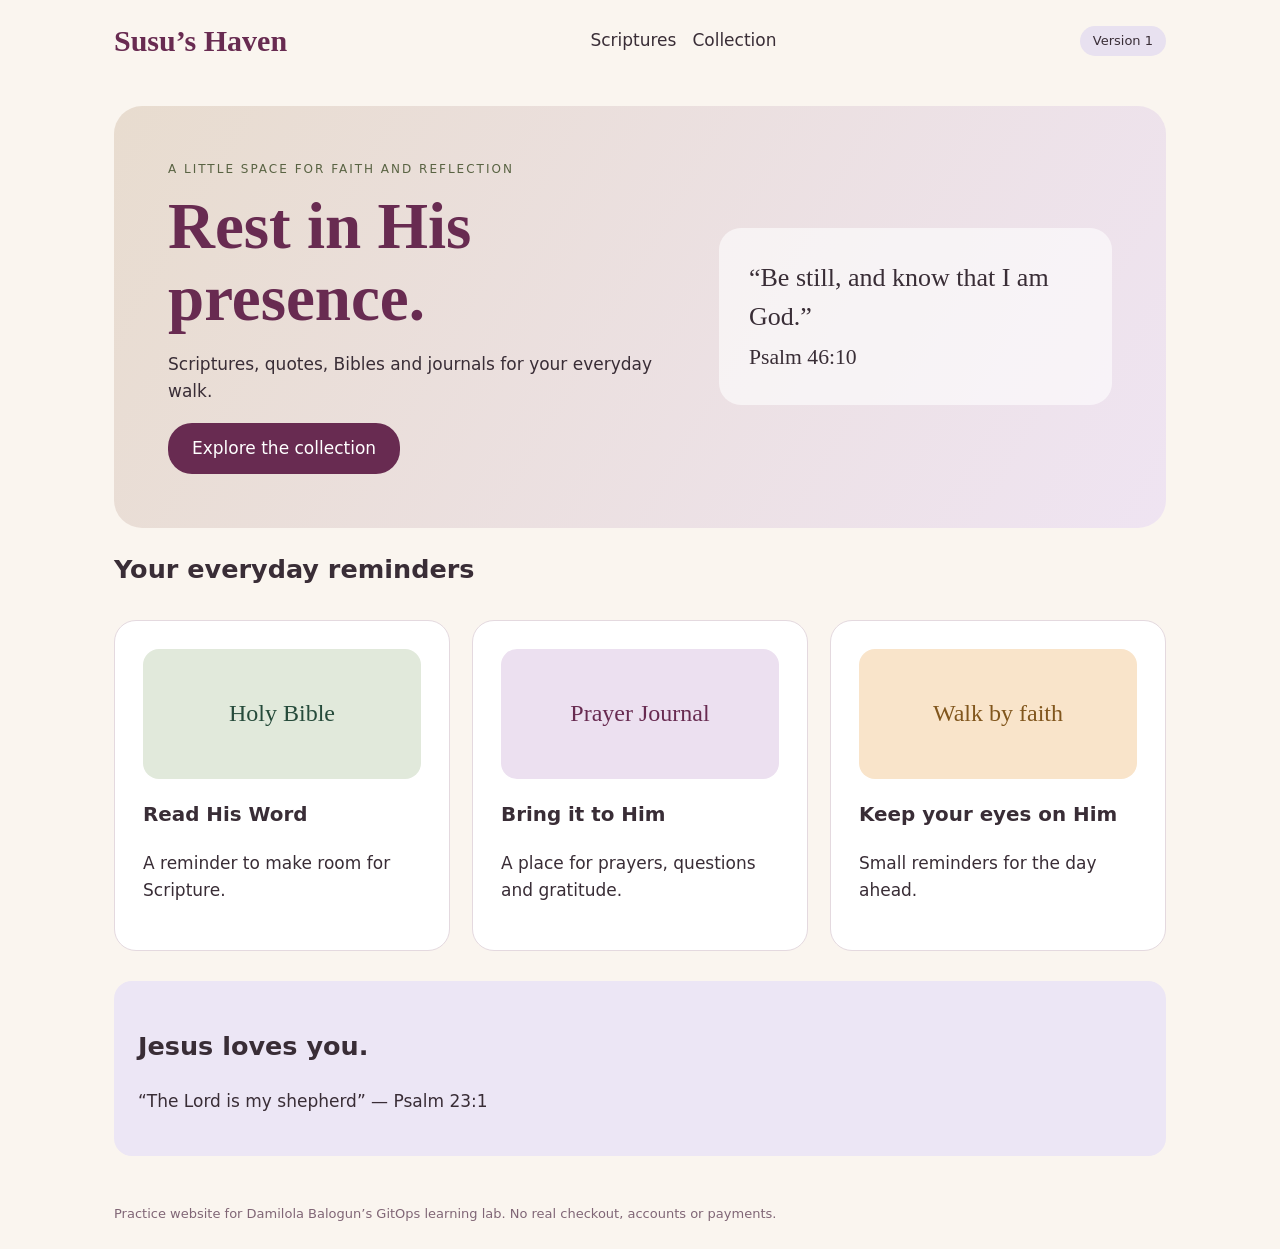
==== website/index.html @ 7b83d1c5 "Add Susu's Haven GitOps practice" ====
<!doctype html>
<html lang="en"><head><meta charset="utf-8"><meta name="viewport" content="width=device-width,initial-scale=1"><title>Susu’s Haven</title>
<style>
*{box-sizing:border-box}body{margin:0;background:#faf5ef;color:#392d36;font:17px/1.6 system-ui,sans-serif}header,main,footer{max-width:1100px;margin:auto;padding:24px}header{display:flex;justify-content:space-between;gap:20px;align-items:center}.brand{font:700 30px Georgia,serif;color:#682b51}nav a{color:#392d36;margin:0 8px;text-decoration:none}.hero{padding:54px;border-radius:28px;background:linear-gradient(120deg,#e8dccf,#efe4f2);display:grid;grid-template-columns:1.3fr 1fr;gap:40px;align-items:center}h1{font:700 clamp(38px,6vw,65px)/1.1 Georgia,serif;margin:12px 0;color:#682b51}.tag{font-size:12px;letter-spacing:2px;text-transform:uppercase;color:#596343}.quote{background:#fff9;border-radius:22px;padding:30px;font:26px/1.5 Georgia,serif}.button{display:inline-block;background:#682b51;color:white;padding:12px 24px;border-radius:24px;text-decoration:none}.cards{display:grid;grid-template-columns:repeat(3,1fr);gap:22px;margin:30px 0}.card{padding:28px;border-radius:22px;background:white;border:1px solid #e4d9df}.art{height:130px;display:grid;place-items:center;font:24px Georgia,serif;border-radius:16px;background:#e1e9db;color:#264b3b}.card:nth-child(2) .art{background:#ece0f0;color:#682b51}.card:nth-child(3) .art{background:#f9e4ca;color:#81561d}.note{padding:24px;background:#ece6f5;border-radius:18px}footer{font-size:13px;color:#806676}.version{padding:5px 13px;border-radius:20px;background:#e8e1f0;font-size:13px}@media(max-width:700px){.hero,.cards{grid-template-columns:1fr}.hero{padding:28px}header{flex-wrap:wrap}}
</style></head><body><header><div class="brand">Susu’s Haven</div><nav><a href="#scriptures">Scriptures</a><a href="#collection">Collection</a></nav><span class="version">Version 1</span></header>
<main><section class="hero"><div><div class="tag">A little space for faith and reflection</div><h1>Rest in His presence.</h1><p>Scriptures, quotes, Bibles and journals for your everyday walk.</p><a class="button" href="#collection">Explore the collection</a></div><div class="quote">“Be still, and know that I am God.”<br><small>Psalm 46:10</small></div></section>
<section id="collection"><h2>Your everyday reminders</h2><div class="cards"><article class="card"><div class="art">Holy Bible</div><h3>Read His Word</h3><p>A reminder to make room for Scripture.</p></article><article class="card"><div class="art">Prayer Journal</div><h3>Bring it to Him</h3><p>A place for prayers, questions and gratitude.</p></article><article class="card"><div class="art">Walk by faith</div><h3>Keep your eyes on Him</h3><p>Small reminders for the day ahead.</p></article></div></section><section id="scriptures" class="note"><h2>Jesus loves you.</h2><p>“The Lord is my shepherd” — Psalm 23:1</p></section></main><footer>Practice website for Damilola Balogun’s GitOps learning lab. No real checkout, accounts or payments.</footer></body></html>
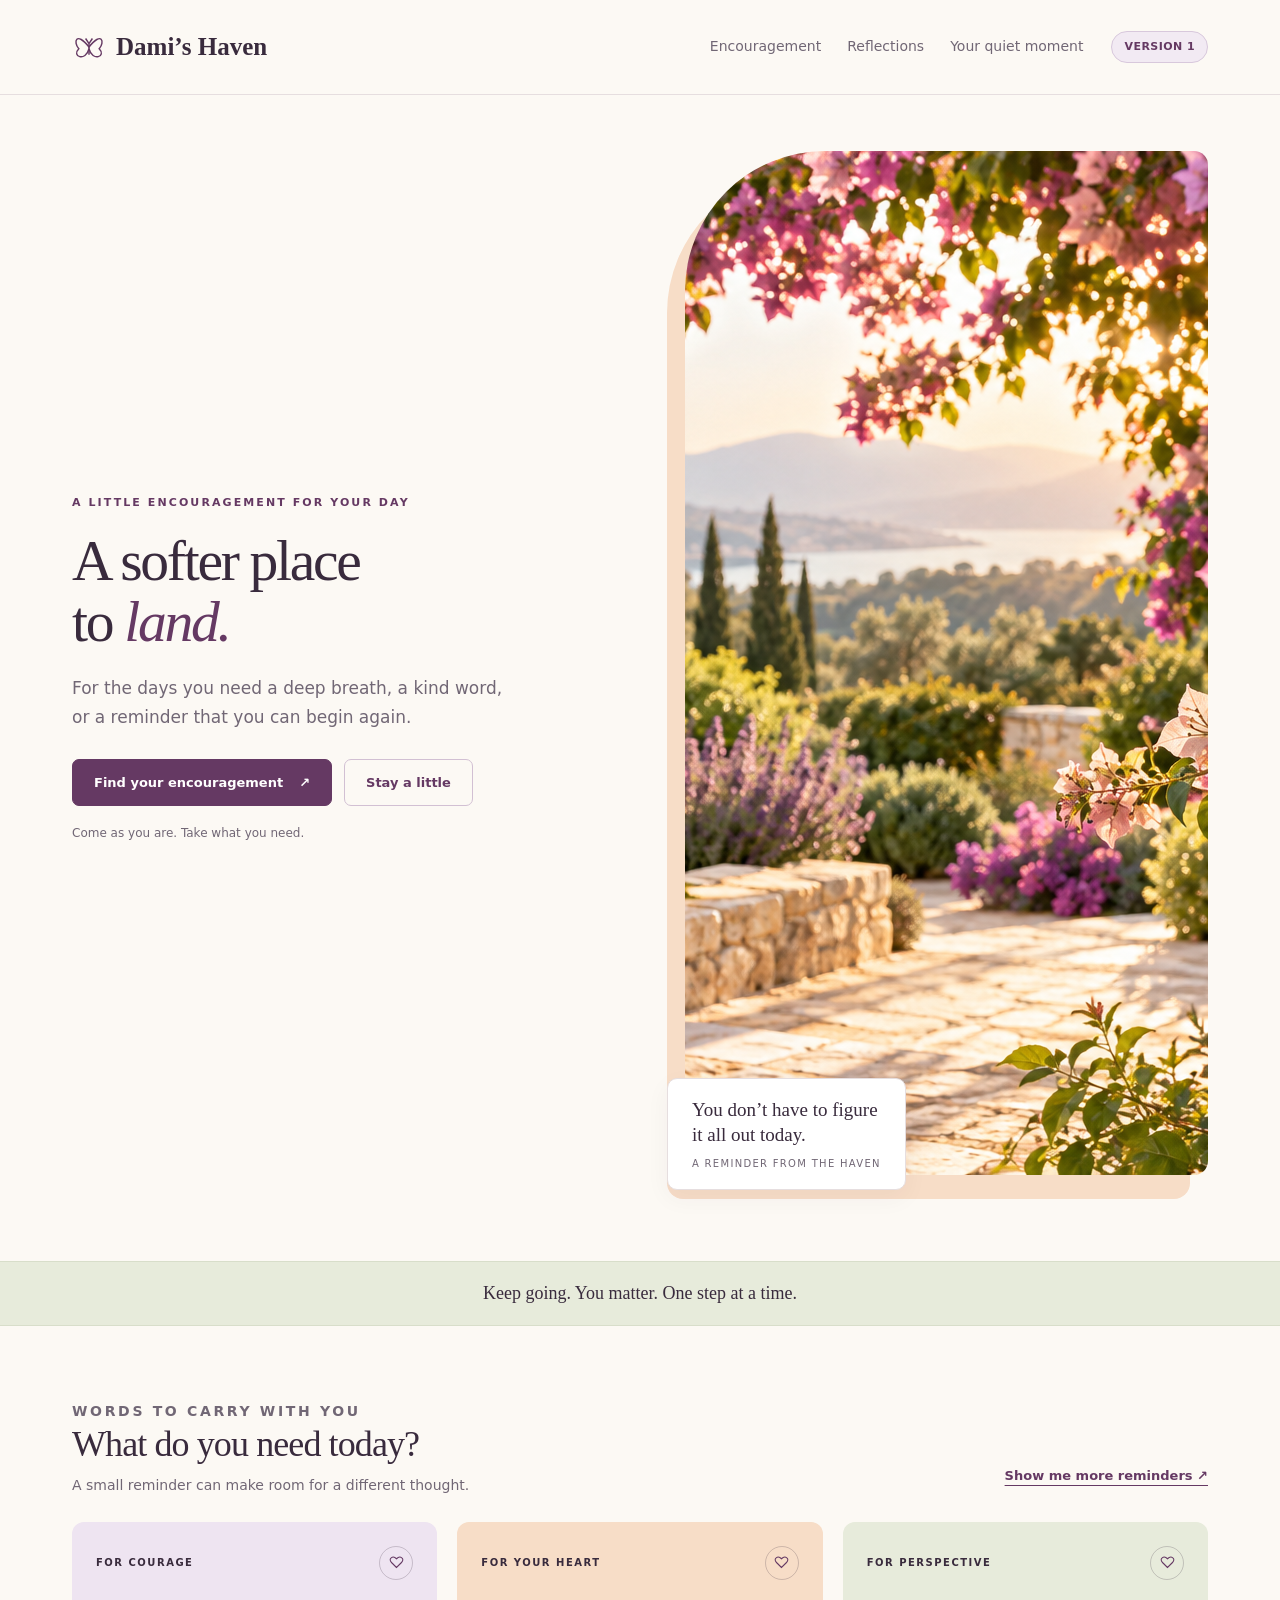
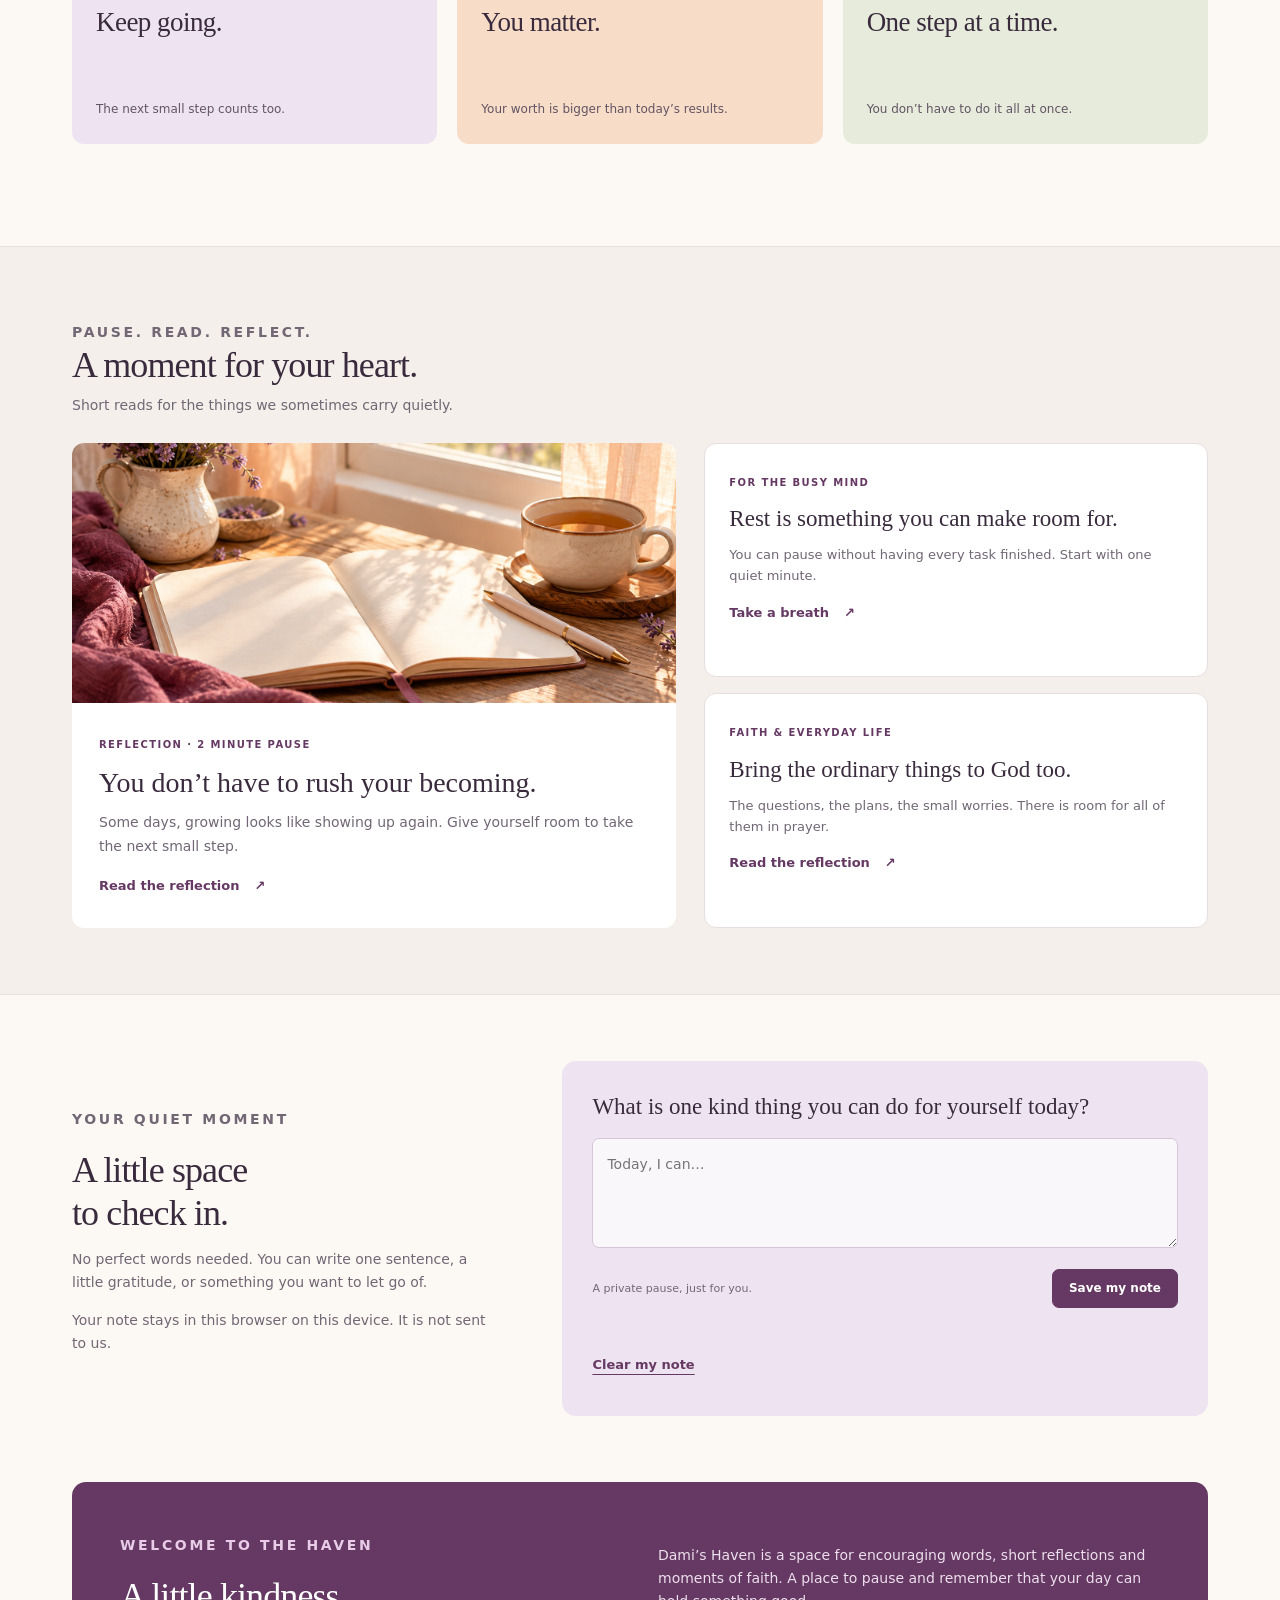
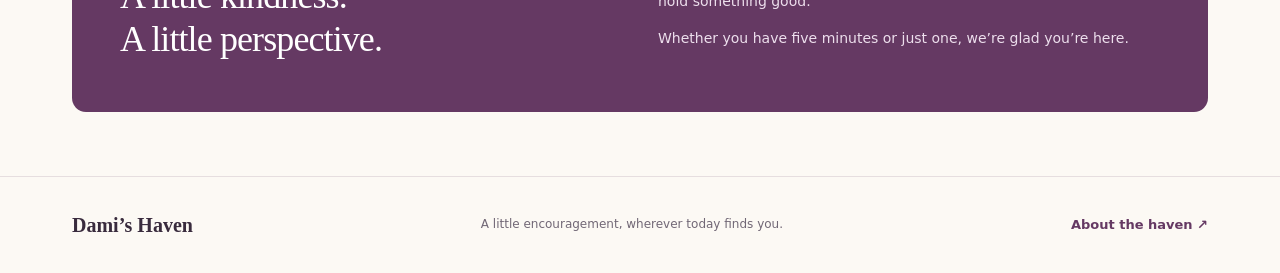
==== commit f40a7a3b: "Update website to Dami Haven" ====
--- a/website/index.html
+++ b/website/index.html
@@ -1,7 +1,45 @@
 <!doctype html>
-<html lang="en"><head><meta charset="utf-8"><meta name="viewport" content="width=device-width,initial-scale=1"><title>Susu’s Haven</title>
-<style>
-*{box-sizing:border-box}body{margin:0;background:#faf5ef;color:#392d36;font:17px/1.6 system-ui,sans-serif}header,main,footer{max-width:1100px;margin:auto;padding:24px}header{display:flex;justify-content:space-between;gap:20px;align-items:center}.brand{font:700 30px Georgia,serif;color:#682b51}nav a{color:#392d36;margin:0 8px;text-decoration:none}.hero{padding:54px;border-radius:28px;background:linear-gradient(120deg,#e8dccf,#efe4f2);display:grid;grid-template-columns:1.3fr 1fr;gap:40px;align-items:center}h1{font:700 clamp(38px,6vw,65px)/1.1 Georgia,serif;margin:12px 0;color:#682b51}.tag{font-size:12px;letter-spacing:2px;text-transform:uppercase;color:#596343}.quote{background:#fff9;border-radius:22px;padding:30px;font:26px/1.5 Georgia,serif}.button{display:inline-block;background:#682b51;color:white;padding:12px 24px;border-radius:24px;text-decoration:none}.cards{display:grid;grid-template-columns:repeat(3,1fr);gap:22px;margin:30px 0}.card{padding:28px;border-radius:22px;background:white;border:1px solid #e4d9df}.art{height:130px;display:grid;place-items:center;font:24px Georgia,serif;border-radius:16px;background:#e1e9db;color:#264b3b}.card:nth-child(2) .art{background:#ece0f0;color:#682b51}.card:nth-child(3) .art{background:#f9e4ca;color:#81561d}.note{padding:24px;background:#ece6f5;border-radius:18px}footer{font-size:13px;color:#806676}.version{padding:5px 13px;border-radius:20px;background:#e8e1f0;font-size:13px}@media(max-width:700px){.hero,.cards{grid-template-columns:1fr}.hero{padding:28px}header{flex-wrap:wrap}}
-</style></head><body><header><div class="brand">Susu’s Haven</div><nav><a href="#scriptures">Scriptures</a><a href="#collection">Collection</a></nav><span class="version">Version 1</span></header>
-<main><section class="hero"><div><div class="tag">A little space for faith and reflection</div><h1>Rest in His presence.</h1><p>Scriptures, quotes, Bibles and journals for your everyday walk.</p><a class="button" href="#collection">Explore the collection</a></div><div class="quote">“Be still, and know that I am God.”<br><small>Psalm 46:10</small></div></section>
-<section id="collection"><h2>Your everyday reminders</h2><div class="cards"><article class="card"><div class="art">Holy Bible</div><h3>Read His Word</h3><p>A reminder to make room for Scripture.</p></article><article class="card"><div class="art">Prayer Journal</div><h3>Bring it to Him</h3><p>A place for prayers, questions and gratitude.</p></article><article class="card"><div class="art">Walk by faith</div><h3>Keep your eyes on Him</h3><p>Small reminders for the day ahead.</p></article></div></section><section id="scriptures" class="note"><h2>Jesus loves you.</h2><p>“The Lord is my shepherd” — Psalm 23:1</p></section></main><footer>Practice website for Damilola Balogun’s GitOps learning lab. No real checkout, accounts or payments.</footer></body></html>
+<html lang="en">
+<head>
+  <meta charset="utf-8"><meta name="viewport" content="width=device-width,initial-scale=1">
+  <meta name="description" content="Dami’s Haven is a little space for encouragement, thoughtful reflections and a moment to breathe.">
+  <title>Dami’s Haven — A little encouragement for your day</title>
+  <link rel="icon" href="assets/butterfly.svg" type="image/svg+xml">
+  <link rel="stylesheet" href="assets/styles.css"><script src="assets/app.js" defer></script>
+</head>
+<body data-version="v1">
+<a class="skip" href="#main">Skip to content</a>
+<header class="header"><div class="wrap header-inner">
+  <a class="brand" href="#" aria-label="Dami’s Haven home"><svg viewBox="0 0 40 40" fill="none" aria-hidden="true"><path d="M20 20C5 1 1 14 8 22c-9 9 8 16 12 0 4 16 21 9 12 0C39 14 35 1 20 20Z" stroke="currentColor" stroke-width="1.7"/><path d="M20 15v14m0-13-4-6m4 6 4-6" stroke="currentColor" stroke-width="1.7"/></svg>Dami’s Haven</a>
+  <nav aria-label="Main navigation"><a href="#encouragement">Encouragement</a><a href="#reflections">Reflections</a><a href="#journal">Your quiet moment</a></nav>
+  <span class="version" id="version-badge">VERSION 1</span>
+</div></header>
+<main id="main">
+<section class="wrap hero" aria-labelledby="hero-title">
+  <div><p class="eyebrow">A little encouragement for your day</p><h1 id="hero-title">A softer place<br>to <em>land.</em></h1>
+  <p class="lead" id="hero-description">For the days you need a deep breath, a kind word, or a reminder that you can begin again.</p>
+  <div class="actions"><a class="button" href="#encouragement">Find your encouragement <span aria-hidden="true">↗</span></a><a class="button secondary" href="#reflections">Stay a little</a></div>
+  <p class="small-note">Come as you are. Take what you need.</p></div>
+  <div class="hero-art"><img src="assets/garden.png" width="1536" height="1024" alt="A peaceful sunlit garden with flowers and a welcoming place to sit" fetchpriority="high"><div class="art-note">You don’t have to figure<br>it all out today.<span>A reminder from the haven</span></div></div>
+</section>
+<div class="welcome-strip" id="welcome-strip">Keep going. You matter. One step at a time.</div>
+<section class="wrap section" id="encouragement" aria-labelledby="encouragement-title">
+  <div class="section-heading"><div><p class="eyebrow">Words to carry with you</p><h2 id="encouragement-title">What do you need today?</h2><p>A small reminder can make room for a different thought.</p></div><button class="quiet-button" id="refresh-quotes" type="button">Show me more reminders ↗</button></div>
+  <div class="quote-grid" id="quote-grid"></div><p class="status" id="quote-status" role="status" aria-live="polite"></p>
+</section>
+<section class="reflections" id="reflections" aria-labelledby="reflections-title"><div class="wrap section">
+  <div class="section-heading"><div><p class="eyebrow">Pause. Read. Reflect.</p><h2 id="reflections-title">A moment for your heart.</h2><p>Short reads for the things we sometimes carry quietly.</p></div></div>
+  <div class="reflections-grid">
+    <article class="feature-card"><img src="assets/journal.png" width="1536" height="1024" alt="An open journal, tea and flowers beside a sunlit window" loading="lazy"><div class="feature-copy"><span class="meta">Reflection · 2 minute pause</span><h3 id="feature-title">You don’t have to rush your becoming.</h3><p id="feature-excerpt">Some days, growing looks like showing up again. Give yourself room to take the next small step.</p><button class="text-link" type="button" data-article="becoming">Read the reflection <span aria-hidden="true">↗</span></button></div></article>
+    <div class="reflection-list"><article class="mini-reflection"><span class="meta">For the busy mind</span><h3>Rest is something you can make room for.</h3><p>You can pause without having every task finished. Start with one quiet minute.</p><button class="text-link" type="button" data-article="rest">Take a breath <span aria-hidden="true">↗</span></button></article>
+    <article class="mini-reflection"><span class="meta">Faith & everyday life</span><h3>Bring the ordinary things to God too.</h3><p>The questions, the plans, the small worries. There is room for all of them in prayer.</p><button class="text-link" type="button" data-article="faith">Read the reflection <span aria-hidden="true">↗</span></button></article></div>
+  </div>
+</div></section>
+<section class="wrap section journal" id="journal" aria-labelledby="journal-title"><div><p class="eyebrow">Your quiet moment</p><h2 id="journal-title">A little space<br>to check in.</h2><p>No perfect words needed. You can write one sentence, a little gratitude, or something you want to let go of.</p><p>Your note stays in this browser on this device. It is not sent to us.</p></div>
+  <div class="journal-card"><label for="journal-note">What is one kind thing you can do for yourself today?</label><textarea id="journal-note" maxlength="3000" placeholder="Today, I can…"></textarea><div class="journal-foot"><small>A private pause, just for you.</small><button class="button" id="save-note" type="button">Save my note</button></div><p class="status" id="note-status" role="status" aria-live="polite"></p><button class="quiet-button" id="clear-note" type="button">Clear my note</button></div>
+</section>
+<section class="wrap"><div class="about" id="about"><div><p class="eyebrow">Welcome to the haven</p><h2>A little kindness.<br>A little perspective.</h2></div><div><p>Dami’s Haven is a space for encouraging words, short reflections and moments of faith. A place to pause and remember that your day can hold something good.</p><p>Whether you have five minutes or just one, we’re glad you’re here.</p></div></div></section>
+</main>
+<footer class="footer"><div class="wrap footer-inner"><a class="brand" href="#">Dami’s Haven</a><p>A little encouragement, wherever today finds you.</p><a class="text-link" href="#about">About the haven ↗</a></div></footer>
+<dialog id="reflection-dialog" aria-labelledby="dialog-title"><button class="dialog-close" id="close-dialog" type="button" aria-label="Close reflection">×</button><p class="eyebrow">A moment for your heart</p><h2 id="dialog-title"></h2><div id="dialog-content"></div><button class="button secondary" id="done-reading" type="button">Back to the haven</button></dialog>
+</body></html>
--- a/website/assets/styles.css
+++ b/website/assets/styles.css
@@ -0,0 +1,6 @@
+@charset "UTF-8";
+:root{--ink:#392b3d;--plum:#653963;--paper:#fcf9f4;--muted:#716775;--line:#e6dedf;--peach:#f7ddc7;--sage:#e7ebdb;--lavender:#eee4f1}
+*{box-sizing:border-box}html{scroll-behavior:smooth;scroll-padding-top:90px}body{margin:0;color:var(--ink);background:var(--paper);font:16px/1.65 system-ui,-apple-system,BlinkMacSystemFont,"Segoe UI",sans-serif}button,input,textarea{font:inherit}button,a{-webkit-tap-highlight-color:transparent}button{cursor:pointer}a{color:inherit}img{display:block;width:100%;object-fit:cover}button:focus-visible,a:focus-visible,textarea:focus-visible{outline:3px solid #a6729c;outline-offset:5px}.wrap{max-width:1200px;margin:auto;padding:0 32px}.skip{position:absolute;top:-100px;background:white;padding:12px;z-index:10}.skip:focus{top:0}.header{border-bottom:1px solid var(--line);background:var(--paper)}.header-inner{height:94px;display:flex;align-items:center;gap:28px}.brand{display:flex;align-items:center;gap:10px;text-decoration:none;font:600 25px Georgia,serif;white-space:nowrap}.brand svg{width:34px;height:34px;color:var(--plum)}nav{display:flex;gap:26px;margin-left:auto}nav a{text-decoration:none;color:var(--muted);font-size:14px}nav a:hover{color:var(--plum)}.version{border:1px solid #d8c8dc;background:#f2eaf3;color:var(--plum);border-radius:30px;padding:6px 12px;font-size:11px;font-weight:700;letter-spacing:.04em;white-space:nowrap}.hero{display:grid;grid-template-columns:1fr 1fr;gap:54px;align-items:center;padding-top:56px;padding-bottom:62px}.eyebrow{text-transform:uppercase;letter-spacing:.19em;font-size:11px;font-weight:700;color:var(--plum);margin:0 0 18px}.hero h1{font:400 clamp(42px,4.5vw,68px)/1.06 Georgia,serif;letter-spacing:-.04em;margin:0 0 22px;max-width:580px}.hero h1 em{font-weight:400;color:var(--plum)}.hero p.lead{font-size:17px;color:var(--muted);max-width:450px;margin:0 0 28px}.actions{display:flex;gap:12px;flex-wrap:wrap}.button{display:inline-flex;align-items:center;justify-content:center;gap:16px;padding:12px 21px;border-radius:7px;border:1px solid var(--plum);background:var(--plum);color:white;text-decoration:none;font-size:13px;font-weight:650}.button:hover{background:#4d294c}.button.secondary{background:transparent;color:var(--plum);border-color:#d2c0d3}.button.secondary:hover{background:var(--lavender)}.small-note{font-size:12px;color:var(--muted);margin-top:18px}.hero-art{position:relative;padding:0 0 24px 18px}.hero-art:before{content:"";position:absolute;inset:22px 18px 0 0;background:var(--peach);border-radius:140px 16px 16px 16px}.hero-art img{position:relative;aspect-ratio:1.15;border-radius:140px 14px 14px 14px}.art-note{position:absolute;bottom:9px;left:0;max-width:270px;padding:18px 24px;background:white;border:1px solid var(--line);box-shadow:0 8px 25px #392b3d0c;border-radius:10px;font:400 19px/1.35 Georgia,serif}.art-note span{display:block;color:var(--muted);font:10px/1.5 system-ui,sans-serif;letter-spacing:.13em;text-transform:uppercase;margin-top:8px}.welcome-strip{background:var(--sage);padding:19px;text-align:center;font:18px/1.4 Georgia,serif;border-top:1px solid #d8deca;border-bottom:1px solid #d8deca}.section{padding-top:66px;padding-bottom:66px}.section-heading{display:flex;justify-content:space-between;align-items:flex-end;gap:24px;margin-bottom:25px}.section-heading h2,.journal h2,.about h2{font:400 36px/1.18 Georgia,serif;letter-spacing:-.025em;margin:0}.section-heading p{margin:8px 0 0;color:var(--muted);font-size:14px}.quiet-button{border:0;background:transparent;color:var(--plum);padding:10px 0;font-size:13px;font-weight:650;text-decoration:underline;text-underline-offset:5px}.quote-grid{display:grid;grid-template-columns:repeat(3,1fr);gap:20px}.quote-card{min-height:222px;padding:24px;border-radius:12px;background:var(--lavender);display:flex;flex-direction:column;position:relative}.quote-card:nth-child(2){background:var(--peach)}.quote-card:nth-child(3){background:var(--sage)}.quote-card .card-top{display:flex;justify-content:space-between;align-items:center}.category{font-size:10px;letter-spacing:.15em;text-transform:uppercase;font-weight:650}.save-button{background:transparent;border:1px solid #392b3d38;border-radius:50%;width:34px;height:34px;color:var(--plum);display:grid;place-items:center}.save-button[aria-pressed=true]{background:var(--plum);color:white;border-color:var(--plum)}.save-button svg{width:15px;height:15px}.quote-card blockquote{font:400 27px/1.3 Georgia,serif;letter-spacing:-.02em;margin:25px 0 12px}.quote-card p{font-size:12px;color:#625464;margin:auto 0 0}.status{min-height:24px;margin:12px 0 0;color:var(--plum);font-size:12px}.reflections{background:#f4efea;border-top:1px solid var(--line);border-bottom:1px solid var(--line)}.reflections-grid{display:grid;grid-template-columns:1.2fr 1fr;gap:28px}.feature-card{background:white;border-radius:12px;overflow:hidden}.feature-card img{height:260px}.feature-copy{padding:27px}.meta{font-size:10px;font-weight:700;letter-spacing:.14em;color:var(--plum);text-transform:uppercase}.feature-copy h3{font:400 28px/1.2 Georgia,serif;margin:10px 0}.feature-copy p{color:var(--muted);font-size:14px;margin:12px 0}.text-link{display:inline-flex;align-items:center;gap:15px;text-decoration:none;color:var(--plum);font-size:13px;font-weight:650;border:0;background:none;padding:5px 0}.text-link:hover{text-decoration:underline}.reflection-list{display:flex;flex-direction:column;gap:16px}.mini-reflection{background:white;border:1px solid var(--line);padding:24px;border-radius:12px;flex:1}.mini-reflection h3{font:400 23px/1.3 Georgia,serif;margin:10px 0}.mini-reflection p{color:var(--muted);font-size:13px;margin:10px 0}.journal{display:grid;grid-template-columns:.8fr 1.2fr;gap:60px;align-items:center}.journal p{font-size:14px;color:var(--muted)}.journal-card{padding:30px;background:var(--lavender);border-radius:14px}.journal-card label{display:block;font:400 23px/1.4 Georgia,serif;margin-bottom:15px}.journal-card textarea{resize:vertical;width:100%;min-height:110px;border:1px solid #d7c6da;border-radius:7px;background:#ffffffb8;padding:14px;color:var(--ink);font-size:14px}.journal-foot{display:flex;justify-content:space-between;gap:12px;align-items:center;margin-top:12px}.journal-foot .button{font-size:12px;padding:9px 16px}.journal-foot small{font-size:11px;color:var(--muted)}.about{background:var(--plum);color:white;padding:48px;border-radius:14px;display:grid;grid-template-columns:1fr 1fr;gap:36px;align-items:center;margin-bottom:64px}.about .eyebrow{color:#e9cde8}.about p{color:#eddfed;font-size:14px}.footer{padding:26px 0;border-top:1px solid var(--line)}.footer-inner{display:flex;justify-content:space-between;gap:20px;align-items:center}.footer .brand{font-size:20px}.footer p{font-size:12px;color:var(--muted)}dialog{border:1px solid var(--line);border-radius:16px;padding:35px;max-width:620px;width:calc(100% - 32px);color:var(--ink);background:var(--paper)}dialog::backdrop{background:#241c2b88}dialog h2{font:400 32px/1.2 Georgia,serif;margin-top:14px}dialog p{color:var(--muted);font-size:15px}.dialog-close{float:right;border:1px solid var(--line);border-radius:50%;width:34px;height:34px;background:white;color:var(--ink)}[hidden]{display:none!important}body[data-version=v2]{--peach:#f7dfb4;--sage:#e2ebd9;--lavender:#eadff2}body[data-version=v2] .welcome-strip{background:#f7dfb4}
+@media(max-width:900px){nav{gap:14px}.header-inner{gap:15px}.hero{gap:28px}.hero h1{font-size:48px}.journal{gap:30px}.wrap{padding-left:24px;padding-right:24px}}
+@media(max-width:700px){.header-inner{height:auto;min-height:88px;flex-wrap:wrap;padding-top:18px;padding-bottom:18px;gap:12px}.brand{font-size:23px}nav{order:3;width:100%;margin-left:0;justify-content:space-between}.version{margin-left:auto}.hero,.reflections-grid,.journal,.about{grid-template-columns:1fr}.hero{padding-top:34px;padding-bottom:36px}.hero h1{font-size:48px;max-width:450px}.hero-art{max-width:520px;width:100%;margin:auto}.hero-art img{aspect-ratio:1.5}.quote-grid{grid-template-columns:1fr}.quote-card{min-height:190px}.section{padding-top:42px;padding-bottom:42px}.section-heading{align-items:flex-start}.section-heading h2,.journal h2,.about h2{font-size:31px}.section-heading .quiet-button{max-width:110px;text-align:right;flex-shrink:0}.feature-card img{height:220px}.journal{gap:20px}.journal-card{padding:23px}.journal-foot{align-items:flex-start}.about{padding:28px;margin-bottom:40px;gap:10px}.footer-inner{flex-direction:column;align-items:flex-start;gap:0}.welcome-strip{font-size:16px}dialog{padding:25px}}
+@media(prefers-reduced-motion:reduce){html{scroll-behavior:auto}}
